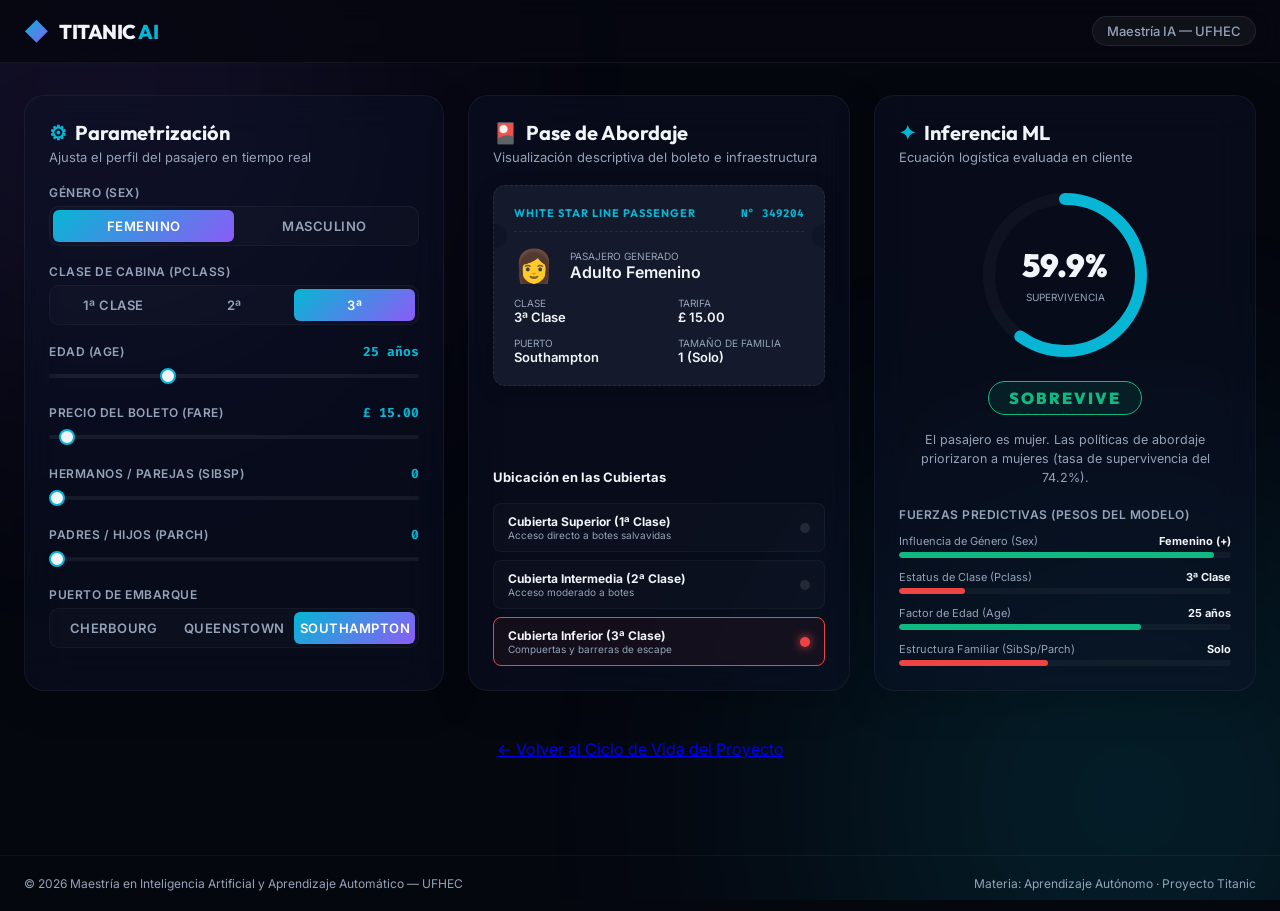
==== index.html @ fb5179ef "Add files via upload" ====
<!DOCTYPE html>
<html lang="es">
<head>
    <meta charset="UTF-8">
    <meta name="viewport" content="width=device-width, initial-scale=1.0">
    <title>Titanic Survival Predictor — Simulador Inteligente</title>
    <meta name="description" content="Simulador predictivo de supervivencia en el RMS Titanic utilizando Regresión Logística y visualización interactiva de cubiertas y factores de supervivencia.">
    <link rel="preconnect" href="https://fonts.googleapis.com">
    <link rel="preconnect" href="https://fonts.gstatic.com" crossorigin>
    <link href="https://fonts.googleapis.com/css2?family=Outfit:wght@300;400;500;600;700;800;900&family=Inter:wght@300;400;500;600;700;800&family=Fira+Code:wght@400;500&display=swap" rel="stylesheet">
    <link rel="stylesheet" href="style.css">
</head>
<body>
    <!-- Animated background orbs -->
    <div class="bg-orbs">
        <div class="orb orb-purple"></div>
        <div class="orb orb-cyan"></div>
    </div>

    <!-- Header / Navbar -->
    <header class="app-header">
        <div class="nav-container">
            <a href="../index.html" class="brand">
                <span class="brand-symbol">◆</span>
                <span class="brand-name">TITANIC <span class="brand-highlight">AI</span></span>
            </a>
            <div class="header-badge">Maestría IA — UFHEC</div>
        </div>
    </header>

    <!-- Main Container -->
    <main class="main-container">
        <!-- Simulation Grid (3 Columns) -->
        <section class="simulation-grid">
            
            <!-- Column 1: Inputs and Sliders -->
            <div class="glass-card">
                <div class="card-header">
                    <h2><span class="header-icon">⚙</span> Parametrización</h2>
                    <p>Ajusta el perfil del pasajero en tiempo real</p>
                </div>
                
                <div class="form-grid">
                    <!-- Sex Selection -->
                    <div class="input-group">
                        <label>Género (Sex)</label>
                        <div class="radio-toggle">
                            <input type="radio" id="sex-female" name="sex" value="0" checked>
                            <label for="sex-female">Femenino</label>
                            <input type="radio" id="sex-male" name="sex" value="1">
                            <label for="sex-male">Masculino</label>
                        </div>
                    </div>

                    <!-- Pclass Selection -->
                    <div class="input-group">
                        <label>Clase de Cabina (Pclass)</label>
                        <div class="radio-toggle">
                            <input type="radio" id="pclass-1" name="pclass" value="1">
                            <label for="pclass-1">1ª Clase</label>
                            <input type="radio" id="pclass-2" name="pclass" value="2">
                            <label for="pclass-2">2ª</label>
                            <input type="radio" id="pclass-3" name="pclass" value="3" checked>
                            <label for="pclass-3">3ª</label>
                        </div>
                    </div>

                    <!-- Age Slider -->
                    <div class="input-group">
                        <div class="slider-header">
                            <label for="slider-age">Edad (Age)</label>
                            <span class="value-display" id="val-age">25 años</span>
                        </div>
                        <input type="range" id="slider-age" min="0" max="80" value="25" class="slider">
                    </div>

                    <!-- Fare Slider -->
                    <div class="input-group">
                        <div class="slider-header">
                            <label for="slider-fare">Precio del Boleto (Fare)</label>
                            <span class="value-display" id="val-fare">£ 15.00</span>
                        </div>
                        <input type="range" id="slider-fare" min="0" max="512" step="0.5" value="15" class="slider">
                    </div>

                    <!-- SibSp Slider -->
                    <div class="input-group">
                        <div class="slider-header">
                            <label for="slider-sibsp">Hermanos / Parejas (SibSp)</label>
                            <span class="value-display" id="val-sibsp">0</span>
                        </div>
                        <input type="range" id="slider-sibsp" min="0" max="8" value="0" class="slider">
                    </div>

                    <!-- Parch Slider -->
                    <div class="input-group">
                        <div class="slider-header">
                            <label for="slider-parch">Padres / Hijos (Parch)</label>
                            <span class="value-display" id="val-parch">0</span>
                        </div>
                        <input type="range" id="slider-parch" min="0" max="6" value="0" class="slider">
                    </div>

                    <!-- Embarked Selection -->
                    <div class="input-group">
                        <label>Puerto de Embarque</label>
                        <div class="radio-toggle">
                            <input type="radio" id="emb-c" name="embarked" value="C">
                            <label for="emb-c">Cherbourg</label>
                            <input type="radio" id="emb-q" name="embarked" value="Q">
                            <label for="emb-q">Queenstown</label>
                            <input type="radio" id="emb-s" name="embarked" value="S" checked>
                            <label for="emb-s">Southampton</label>
                        </div>
                    </div>
                </div>
            </div>

            <!-- Column 2: Boarding Pass & Ship Deck Evacuation Visual -->
            <div class="glass-card">
                <div class="card-header">
                    <h2><span class="header-icon">🎴</span> Pase de Abordaje</h2>
                    <p>Visualización descriptiva del boleto e infraestructura</p>
                </div>

                <!-- Physical Boarding Pass style -->
                <div class="boarding-pass">
                    <div class="ticket-header">
                        <span class="ticket-title">WHITE STAR LINE PASSENGER</span>
                        <span class="value-display" style="font-size: 11px;">N° 349204</span>
                    </div>
                    <div style="display: flex; gap: 16px; align-items: center; margin-bottom: 12px;">
                        <div class="ticket-avatar" id="ticket-avatar">👨</div>
                        <div class="ticket-item">
                            <span>Pasajero Generado</span>
                            <strong id="ticket-name">Adulto Masculino</strong>
                        </div>
                    </div>
                    <div class="ticket-grid">
                        <div class="ticket-item">
                            <span>Clase</span>
                            <strong id="ticket-class">3ª Clase</strong>
                        </div>
                        <div class="ticket-item">
                            <span>Tarifa</span>
                            <strong id="ticket-fare">£ 15.00</strong>
                        </div>
                        <div class="ticket-item">
                            <span>Puerto</span>
                            <strong id="ticket-embarked">Southampton</strong>
                        </div>
                        <div class="ticket-item">
                            <span>Tamaño de Familia</span>
                            <strong id="ticket-family">1 (Solo)</strong>
                        </div>
                    </div>
                </div>

                <!-- Ship Deck Map Visualizer -->
                <div class="ship-visual">
                    <div class="card-header" style="margin-bottom: 10px;">
                        <h3 style="font-size: 13px; font-weight: 700;">Ubicación en las Cubiertas</h3>
                    </div>
                    <!-- Deck 1st -->
                    <div class="ship-deck deck-first" id="deck-1">
                        <div class="deck-info">
                            <span class="deck-name">Cubierta Superior (1ª Clase)</span>
                            <span class="deck-desc">Acceso directo a botes salvavidas</span>
                        </div>
                        <div class="deck-indicator"></div>
                    </div>
                    <!-- Deck 2nd -->
                    <div class="ship-deck deck-second" id="deck-2">
                        <div class="deck-info">
                            <span class="deck-name">Cubierta Intermedia (2ª Clase)</span>
                            <span class="deck-desc">Acceso moderado a botes</span>
                        </div>
                        <div class="deck-indicator"></div>
                    </div>
                    <!-- Deck 3rd -->
                    <div class="ship-deck deck-third" id="deck-3">
                        <div class="deck-info">
                            <span class="deck-name">Cubierta Inferior (3ª Clase)</span>
                            <span class="deck-desc">Compuertas y barreras de escape</span>
                        </div>
                        <div class="deck-indicator"></div>
                    </div>
                </div>
            </div>

            <!-- Column 3: Gauge Predictor and Factor Meters -->
            <div class="glass-card result-column">
                <div class="card-header">
                    <h2><span class="header-icon">✦</span> Inferencia ML</h2>
                    <p>Ecuación logística evaluada en cliente</p>
                </div>

                <div class="result-visualization">
                    <!-- Circular Gauge -->
                    <div class="gauge-container">
                        <svg class="gauge" width="180" height="180" viewBox="0 0 180 180">
                            <circle class="gauge-bg" cx="90" cy="90" r="76" />
                            <circle class="gauge-fill" id="progress-circle" cx="90" cy="90" r="76" />
                        </svg>
                        <div class="gauge-content">
                            <span class="prob-num" id="prob-percentage">0.0%</span>
                            <span class="prob-label">Supervivencia</span>
                        </div>
                    </div>

                    <!-- Prediction Stamp Badge -->
                    <div class="outcome-badge" id="outcome-badge">
                        SOBREVIVE
                    </div>

                    <!-- Outcome text -->
                    <div class="prediction-desc" id="prediction-desc">
                        Cargando inferencia...
                    </div>
                </div>

                <!-- Survivor Factor Meters (Real-time weight visual) -->
                <div class="factor-meters">
                    <h3>Fuerzas Predictivas (Pesos del Modelo)</h3>
                    
                    <!-- Gender Factor -->
                    <div class="meter-group">
                        <div class="meter-header">
                            <span>Influencia de Género (Sex)</span>
                            <strong id="factor-val-sex">0%</strong>
                        </div>
                        <div class="meter-bar-container">
                            <div class="meter-bar-fill" id="factor-bar-sex"></div>
                        </div>
                    </div>

                    <!-- Class Factor -->
                    <div class="meter-group">
                        <div class="meter-header">
                            <span>Estatus de Clase (Pclass)</span>
                            <strong id="factor-val-class">0%</strong>
                        </div>
                        <div class="meter-bar-container">
                            <div class="meter-bar-fill" id="factor-bar-class"></div>
                        </div>
                    </div>

                    <!-- Age Factor -->
                    <div class="meter-group">
                        <div class="meter-header">
                            <span>Factor de Edad (Age)</span>
                            <strong id="factor-val-age">0%</strong>
                        </div>
                        <div class="meter-bar-container">
                            <div class="meter-bar-fill" id="factor-bar-age"></div>
                        </div>
                    </div>

                    <!-- Family Factor -->
                    <div class="meter-group">
                        <div class="meter-header">
                            <span>Estructura Familiar (SibSp/Parch)</span>
                            <strong id="factor-val-family">0%</strong>
                        </div>
                        <div class="meter-bar-container">
                            <div class="meter-bar-fill" id="factor-bar-family"></div>
                        </div>
                    </div>
                </div>
            </div>
        </section>

        <!-- Back Button -->
        <div style="text-align: center; margin-bottom: 32px;">
            <a href="../index.html" class="btn btn-secondary">← Volver al Ciclo de Vida del Proyecto</a>
        </div>
    </main>

    <!-- Footer -->
    <footer class="app-footer">
        <div class="footer-container">
            <p>© 2026 Maestría en Inteligencia Artificial y Aprendizaje Automático — UFHEC</p>
            <p>Materia: Aprendizaje Autónomo · Proyecto Titanic</p>
        </div>
    </footer>

    <script src="script.js"></script>
</body>
</html>
---- style.css ----
/* ==========================================================================
   TITANIC SURVIVAL PREDICTOR — style.css
   Rediseño Premium y Creativo (Tema Holográfico + Simulador de Cubierta)
   ========================================================================== */

:root {
    --bg-dark: #05070f;
    --bg-card: rgba(13, 19, 41, 0.45);
    --border-color: rgba(255, 255, 255, 0.05);
    --border-glow: rgba(6, 182, 212, 0.25);
    --text-main: #f1f5f9;
    --text-muted: #94a3b8;
    
    --accent-purple: #8b5cf6;
    --accent-cyan: #06b6d4;
    --accent-green: #10b981;
    --accent-red: #ef4444;
    
    --glow-purple: rgba(139, 92, 246, 0.35);
    --glow-cyan: rgba(6, 182, 212, 0.35);
}

* {
    margin: 0;
    padding: 0;
    box-sizing: border-box;
}

body {
    background-color: var(--bg-dark);
    color: var(--text-main);
    font-family: 'Inter', sans-serif;
    min-height: 100vh;
    display: flex;
    flex-direction: column;
    overflow-x: hidden;
}

/* Background Animated Orbs */
.bg-orbs {
    position: fixed;
    top: 0; left: 0; right: 0; bottom: 0;
    z-index: -1;
    overflow: hidden;
    pointer-events: none;
}

.orb {
    position: absolute;
    border-radius: 50%;
    filter: blur(140px);
    opacity: 0.15;
    animation: floatOrb 12s ease-in-out infinite alternate;
}

.orb-purple { width: 500px; height: 500px; background: var(--accent-purple); top: -150px; left: -150px; }
.orb-cyan { width: 600px; height: 600px; background: var(--accent-cyan); bottom: -200px; right: -150px; animation-delay: -6s; }

@keyframes floatOrb {
    0% { transform: translate(0, 0) scale(1); }
    100% { transform: translate(50px, -50px) scale(1.1); }
}

/* Header */
.app-header {
    background: rgba(5, 7, 15, 0.8);
    backdrop-filter: blur(12px);
    border-bottom: 1px solid var(--border-color);
    position: sticky;
    top: 0;
    z-index: 100;
}

.nav-container {
    max-width: 1300px;
    margin: 0 auto;
    padding: 16px 24px;
    display: flex;
    justify-content: space-between;
    align-items: center;
}

.brand {
    display: flex;
    align-items: center;
    gap: 10px;
    text-decoration: none;
}

.brand-symbol {
    font-size: 24px;
    background: linear-gradient(135deg, var(--accent-cyan), var(--accent-purple));
    -webkit-background-clip: text;
    -webkit-text-fill-color: transparent;
}

.brand-name {
    font-family: 'Outfit', sans-serif;
    font-size: 20px;
    font-weight: 800;
    color: var(--text-main);
    letter-spacing: -0.5px;
}

.brand-highlight { color: var(--accent-cyan); }
.header-badge {
    background: rgba(255, 255, 255, 0.05);
    border: 1px solid rgba(255, 255, 255, 0.08);
    padding: 6px 14px;
    border-radius: 50px;
    font-size: 13px;
    color: var(--text-muted);
    font-weight: 500;
}

.main-container {
    max-width: 1300px;
    width: 100%;
    margin: 0 auto;
    padding: 32px 24px;
    flex-grow: 1;
}

/* Simulation Section Grid (3 Columns for rich layout) */
.simulation-grid {
    display: grid;
    grid-template-columns: 1.1fr 1fr 1fr;
    gap: 24px;
    margin-bottom: 48px;
}

@media (max-width: 1100px) {
    .simulation-grid {
        grid-template-columns: 1fr 1fr;
    }
    .result-column {
        grid-column: span 2;
    }
}

@media (max-width: 768px) {
    .simulation-grid {
        grid-template-columns: 1fr;
    }
    .result-column {
        grid-column: span 1;
    }
}

/* Glassmorphism Card Base */
.glass-card {
    background: var(--bg-card);
    border: 1px solid var(--border-color);
    border-radius: 20px;
    padding: 24px;
    backdrop-filter: blur(20px);
    -webkit-backdrop-filter: blur(20px);
    transition: all 0.4s ease;
    box-shadow: 0 10px 40px rgba(0, 0, 0, 0.2);
    display: flex;
    flex-direction: column;
}

.glass-card:hover {
    border-color: var(--border-glow);
    box-shadow: 0 10px 45px rgba(6, 182, 212, 0.08);
}

.card-header {
    margin-bottom: 20px;
}

.card-header h2 {
    font-family: 'Outfit', sans-serif;
    font-size: 20px;
    font-weight: 700;
    margin-bottom: 4px;
    display: flex;
    align-items: center;
    gap: 8px;
}

.header-icon { color: var(--accent-cyan); }
.card-header p { font-size: 13px; color: var(--text-muted); }

/* Inputs styling */
.form-grid {
    display: flex;
    flex-direction: column;
    gap: 18px;
}

.input-group {
    display: flex;
    flex-direction: column;
    gap: 6px;
}

.input-group label {
    font-size: 12px;
    font-weight: 600;
    color: var(--text-muted);
    text-transform: uppercase;
    letter-spacing: 0.5px;
}

/* Radio Toggles */
.radio-toggle {
    display: flex;
    background: rgba(255, 255, 255, 0.02);
    border: 1px solid rgba(255, 255, 255, 0.04);
    border-radius: 10px;
    padding: 3px;
}

.radio-toggle input[type="radio"] { display: none; }
.radio-toggle label {
    flex: 1;
    text-align: center;
    padding: 8px 0;
    border-radius: 6px;
    font-size: 13px;
    font-weight: 600;
    color: var(--text-muted);
    cursor: pointer;
    transition: all 0.2s ease;
}

.radio-toggle input[type="radio"]:checked + label {
    background: linear-gradient(135deg, var(--accent-cyan), var(--accent-purple));
    color: white;
}

/* Custom Sliders */
.slider-header {
    display: flex;
    justify-content: space-between;
    align-items: center;
}

.value-display {
    font-family: 'Fira Code', monospace;
    font-size: 13px;
    font-weight: 700;
    color: var(--accent-cyan);
}

.slider {
    -webkit-appearance: none;
    width: 100%;
    height: 4px;
    border-radius: 2px;
    background: rgba(255, 255, 255, 0.06);
    outline: none;
    margin: 8px 0;
}

.slider::-webkit-slider-thumb {
    -webkit-appearance: none;
    width: 16px;
    height: 16px;
    border-radius: 50%;
    background: var(--text-main);
    cursor: pointer;
    border: 2px solid var(--accent-cyan);
}

/* Visual Ticket - Boarding Pass */
.boarding-pass {
    background: radial-gradient(circle at 0px 50px, transparent 12px, rgba(255,255,255,0.02) 13px),
                radial-gradient(circle at 100% 50px, transparent 12px, rgba(255,255,255,0.02) 13px);
    background-color: rgba(13, 19, 41, 0.7);
    border: 1px dashed rgba(255, 255, 255, 0.08);
    border-radius: 12px;
    padding: 20px;
    position: relative;
    box-shadow: 0 4px 20px rgba(0, 0, 0, 0.15);
    margin-bottom: 24px;
}

.ticket-header {
    display: flex;
    justify-content: space-between;
    border-bottom: 1px dashed rgba(255, 255, 255, 0.08);
    padding-bottom: 10px;
    margin-bottom: 14px;
}

.ticket-title {
    font-family: 'Outfit', sans-serif;
    font-size: 11px;
    font-weight: 700;
    color: var(--accent-cyan);
    letter-spacing: 1px;
}

.ticket-avatar {
    font-size: 32px;
    text-align: center;
}

.ticket-grid {
    display: grid;
    grid-template-columns: 1.2fr 1fr;
    gap: 12px;
    font-size: 13px;
}

.ticket-item span {
    display: block;
    font-size: 10px;
    color: var(--text-muted);
    text-transform: uppercase;
}

.ticket-item strong {
    color: var(--text-main);
    font-weight: 600;
}

/* Ship Visual Map style */
.ship-visual {
    display: flex;
    flex-direction: column;
    gap: 8px;
    margin-top: auto;
}

.ship-deck {
    background: rgba(255, 255, 255, 0.02);
    border: 1px solid rgba(255, 255, 255, 0.04);
    border-radius: 8px;
    padding: 10px 14px;
    display: flex;
    justify-content: space-between;
    align-items: center;
    font-size: 12px;
    transition: all 0.3s ease;
}

.deck-info {
    display: flex;
    flex-direction: column;
}

.deck-name { font-weight: 700; }
.deck-desc { font-size: 10px; color: var(--text-muted); }

.deck-indicator {
    width: 10px; height: 10px;
    border-radius: 50%;
    background: rgba(255, 255, 255, 0.1);
}

/* Active deck highlight classes */
.deck-first.active-deck {
    border-color: var(--accent-green);
    background: rgba(16, 185, 129, 0.05);
}
.deck-first.active-deck .deck-indicator {
    background: var(--accent-green);
    box-shadow: 0 0 10px var(--accent-green);
}

.deck-second.active-deck {
    border-color: #f59e0b;
    background: rgba(245, 158, 11, 0.05);
}
.deck-second.active-deck .deck-indicator {
    background: #f59e0b;
    box-shadow: 0 0 10px #f59e0b;
}

.deck-third.active-deck {
    border-color: var(--accent-red);
    background: rgba(239, 68, 68, 0.05);
}
.deck-third.active-deck .deck-indicator {
    background: var(--accent-red);
    box-shadow: 0 0 10px var(--accent-red);
}

/* Results visualization column */
.gauge-container {
    position: relative;
    width: 180px;
    height: 180px;
    margin: 0 auto 16px;
}

.gauge { transform: rotate(-90deg); }
.gauge-bg { fill: none; stroke: rgba(255, 255, 255, 0.03); stroke-width: 12; }
.gauge-fill {
    fill: none;
    stroke: var(--accent-cyan);
    stroke-width: 12;
    stroke-linecap: round;
    transition: stroke-dashoffset 0.8s cubic-bezier(0.16, 1, 0.3, 1);
}

.gauge-content {
    position: absolute;
    top: 50%; left: 50%;
    transform: translate(-50%, -50%);
    text-align: center;
}

.prob-num {
    font-family: 'Outfit', sans-serif;
    font-size: 32px;
    font-weight: 900;
}

.prob-label {
    font-size: 10px;
    color: var(--text-muted);
    text-transform: uppercase;
}

.outcome-badge {
    font-family: 'Outfit', sans-serif;
    font-size: 16px;
    font-weight: 900;
    letter-spacing: 2px;
    padding: 6px 20px;
    border-radius: 50px;
    text-align: center;
    margin: 0 auto 16px;
    width: fit-content;
}

.outcome-survives { background: rgba(16, 185, 129, 0.1); border: 1px solid var(--accent-green); color: var(--accent-green); }
.outcome-dies { background: rgba(239, 68, 68, 0.1); border: 1px solid var(--accent-red); color: var(--accent-red); }

.prediction-desc {
    font-size: 12.5px;
    color: var(--text-muted);
    text-align: center;
    line-height: 1.5;
    margin-bottom: 20px;
}

/* Interactive Survivor Factor Force Meters */
.factor-meters {
    display: flex;
    flex-direction: column;
    gap: 12px;
    margin-top: auto;
}

.factor-meters h3 {
    font-size: 12px;
    font-weight: 600;
    color: var(--text-muted);
    text-transform: uppercase;
    letter-spacing: 0.5px;
}

.meter-group {
    display: flex;
    flex-direction: column;
    gap: 4px;
}

.meter-header {
    display: flex;
    justify-content: space-between;
    font-size: 11px;
    color: var(--text-muted);
}

.meter-header strong { color: var(--text-main); }

.meter-bar-container {
    width: 100%;
    height: 6px;
    background: rgba(255, 255, 255, 0.04);
    border-radius: 3px;
    overflow: hidden;
}

.meter-bar-fill {
    height: 100%;
    width: 0%;
    border-radius: 3px;
    transition: width 0.5s ease, background-color 0.5s ease;
}

/* Footer */
.app-footer {
    border-top: 1px solid var(--border-color);
    padding: 20px 0;
    margin-top: 32px;
}

.footer-container {
    max-width: 1300px;
    margin: 0 auto;
    padding: 0 24px;
    display: flex;
    justify-content: space-between;
    align-items: center;
    font-size: 12px;
    color: var(--text-muted);
}
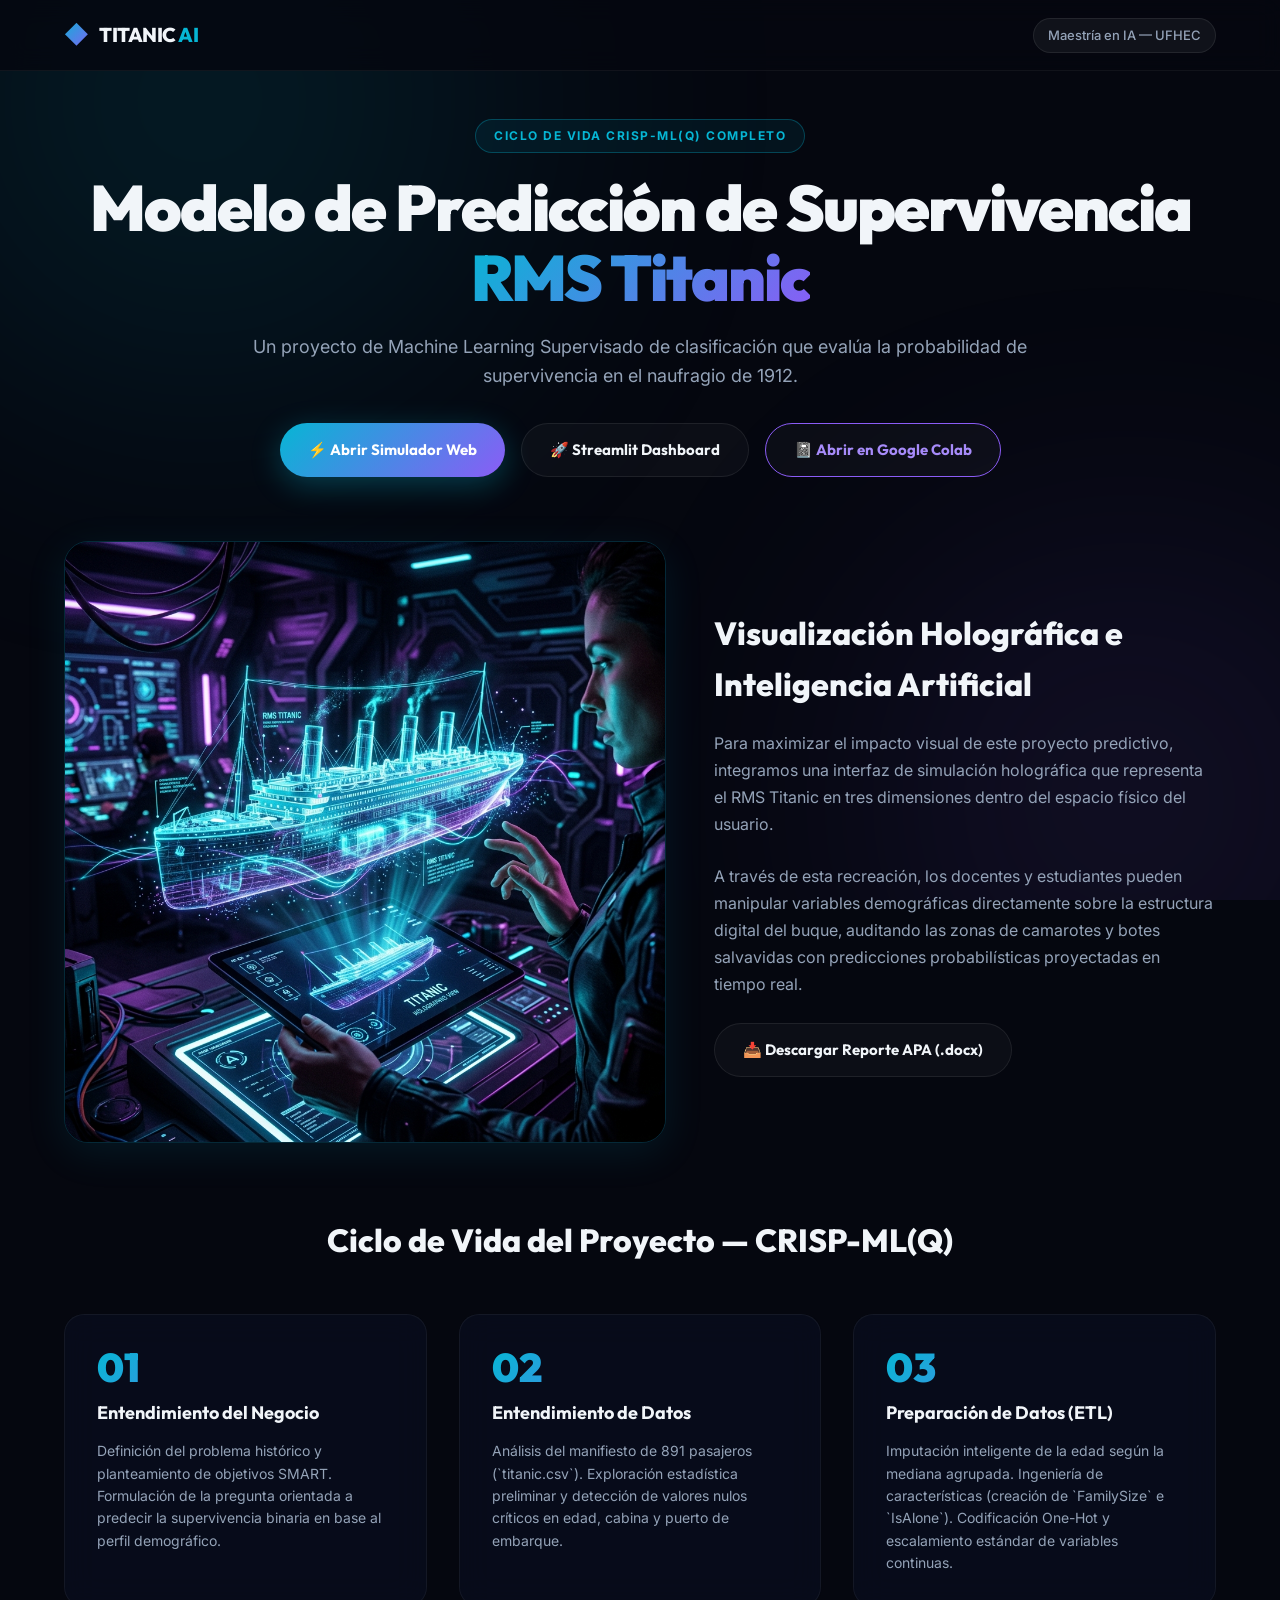
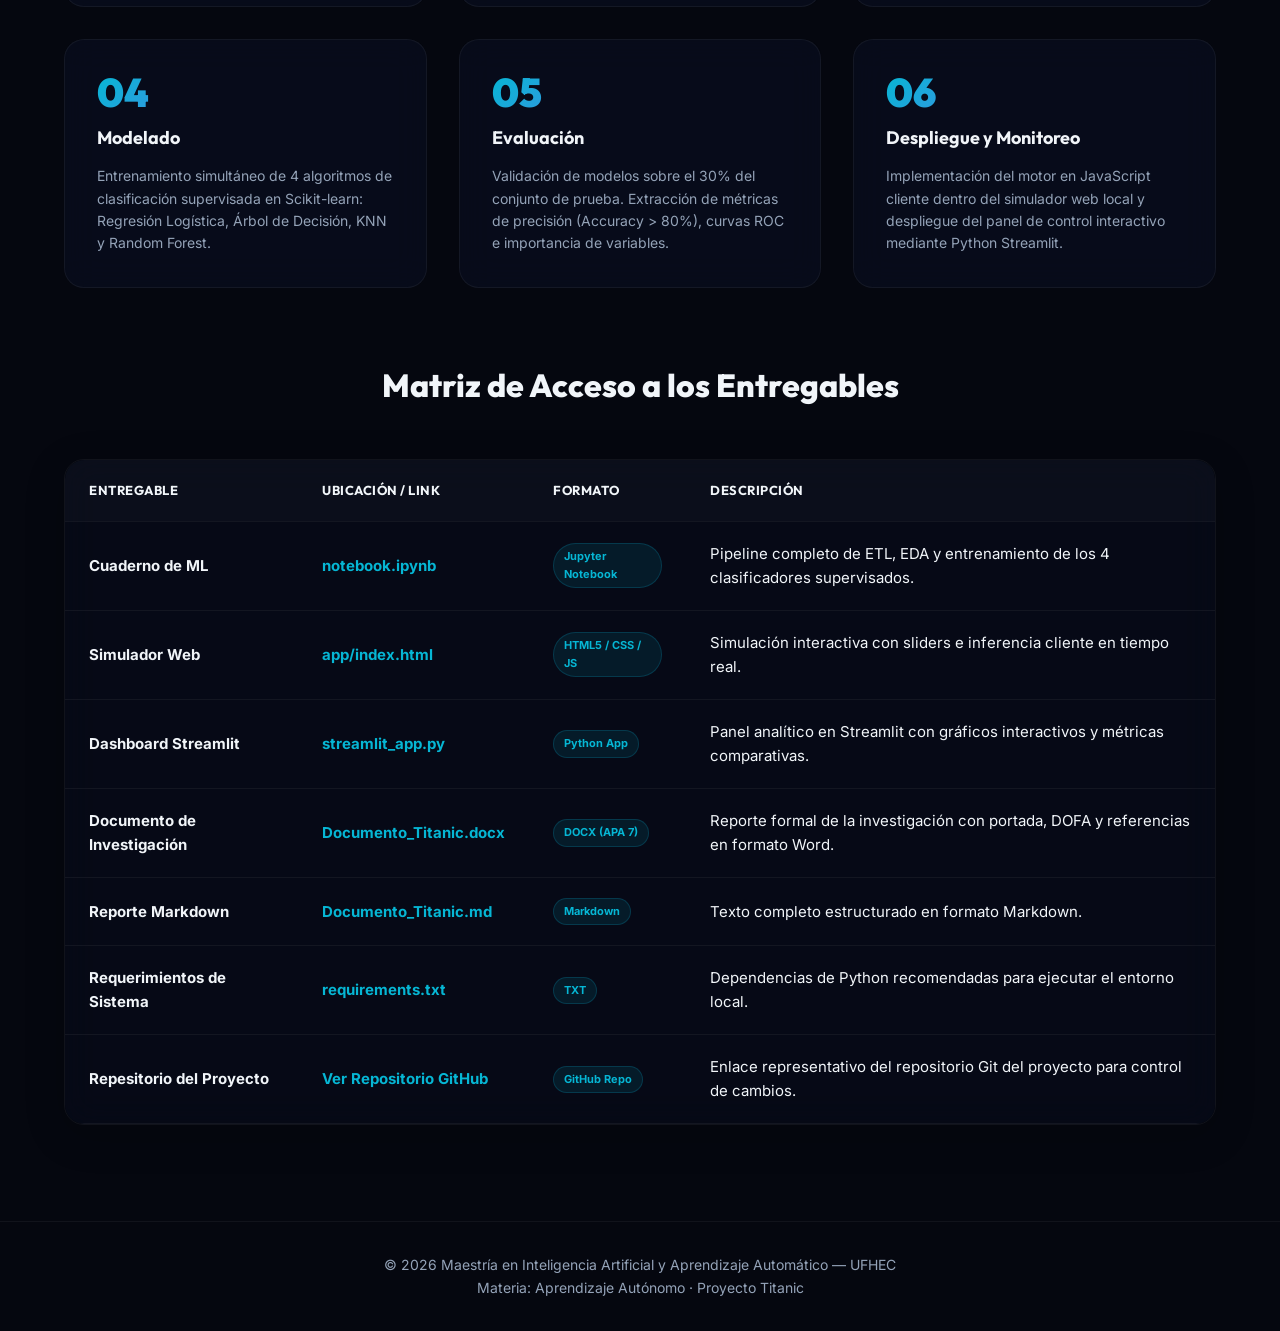
==== commit b3f18c33: "Add files via upload" ====
--- a/index.html
+++ b/index.html
@@ -3,287 +3,539 @@
 <head>
     <meta charset="UTF-8">
     <meta name="viewport" content="width=device-width, initial-scale=1.0">
-    <title>Titanic Survival Predictor — Simulador Inteligente</title>
-    <meta name="description" content="Simulador predictivo de supervivencia en el RMS Titanic utilizando Regresión Logística y visualización interactiva de cubiertas y factores de supervivencia.">
+    <title>Titanic AI — Landing Page & Ciclo de Vida CRISP-ML(Q)</title>
+    <meta name="description" content="Página de presentación del proyecto de predicción de supervivencia en el Titanic. Explica el ciclo de vida completo bajo la metodología CRISP-ML(Q).">
     <link rel="preconnect" href="https://fonts.googleapis.com">
     <link rel="preconnect" href="https://fonts.gstatic.com" crossorigin>
     <link href="https://fonts.googleapis.com/css2?family=Outfit:wght@300;400;500;600;700;800;900&family=Inter:wght@300;400;500;600;700;800&family=Fira+Code:wght@400;500&display=swap" rel="stylesheet">
-    <link rel="stylesheet" href="style.css">
+    <style>
+        :root {
+            --bg-dark: #05070f;
+            --bg-card: rgba(13, 19, 41, 0.45);
+            --border-color: rgba(255, 255, 255, 0.05);
+            --border-glow: rgba(6, 182, 212, 0.2);
+            --text-main: #f1f5f9;
+            --text-muted: #94a3b8;
+            --accent-purple: #8b5cf6;
+            --accent-cyan: #06b6d4;
+            --accent-green: #10b981;
+        }
+
+        * {
+            margin: 0;
+            padding: 0;
+            box-sizing: border-box;
+        }
+
+        body {
+            background-color: var(--bg-dark);
+            color: var(--text-main);
+            font-family: 'Inter', sans-serif;
+            line-height: 1.6;
+            overflow-x: hidden;
+        }
+
+        /* Background Animated Orbs */
+        .bg-orbs {
+            position: fixed;
+            top: 0; left: 0; right: 0; bottom: 0;
+            z-index: -1;
+            overflow: hidden;
+            pointer-events: none;
+        }
+
+        .orb {
+            position: absolute;
+            border-radius: 50%;
+            filter: blur(140px);
+            opacity: 0.12;
+            animation: floatOrb 15s ease-in-out infinite alternate;
+        }
+
+        .orb-1 { width: 600px; height: 600px; background: var(--accent-cyan); top: -200px; left: -100px; }
+        .orb-2 { width: 500px; height: 500px; background: var(--accent-purple); bottom: -150px; right: -100px; animation-delay: -7s; }
+
+        @keyframes floatOrb {
+            0% { transform: translate(0, 0) scale(1); }
+            100% { transform: translate(60px, -60px) scale(1.08); }
+        }
+
+        /* Navbar */
+        .navbar {
+            background: rgba(5, 7, 15, 0.8);
+            backdrop-filter: blur(12px);
+            border-bottom: 1px solid var(--border-color);
+            position: sticky;
+            top: 0;
+            z-index: 100;
+        }
+
+        .nav-container {
+            max-width: 1200px;
+            margin: 0 auto;
+            padding: 16px 24px;
+            display: flex;
+            justify-content: space-between;
+            align-items: center;
+        }
+
+        .brand {
+            display: flex;
+            align-items: center;
+            gap: 10px;
+            text-decoration: none;
+        }
+
+        .brand-symbol {
+            font-size: 24px;
+            background: linear-gradient(135deg, var(--accent-cyan), var(--accent-purple));
+            -webkit-background-clip: text;
+            -webkit-text-fill-color: transparent;
+        }
+
+        .brand-name {
+            font-family: 'Outfit', sans-serif;
+            font-size: 20px;
+            font-weight: 800;
+            color: var(--text-main);
+            letter-spacing: -0.5px;
+        }
+
+        .brand-highlight { color: var(--accent-cyan); }
+        .header-badge {
+            background: rgba(255, 255, 255, 0.05);
+            border: 1px solid rgba(255, 255, 255, 0.08);
+            padding: 6px 14px;
+            border-radius: 50px;
+            font-size: 13px;
+            color: var(--text-muted);
+            font-weight: 500;
+        }
+
+        /* Container */
+        .container {
+            max-width: 1200px;
+            margin: 0 auto;
+            padding: 48px 24px;
+        }
+
+        /* Hero */
+        .hero {
+            text-align: center;
+            margin-bottom: 64px;
+        }
+
+        .hero-badge {
+            display: inline-block;
+            background: rgba(6, 182, 212, 0.08);
+            border: 1px solid rgba(6, 182, 212, 0.3);
+            color: var(--accent-cyan);
+            padding: 6px 18px;
+            border-radius: 100px;
+            font-size: 12px;
+            font-weight: 700;
+            letter-spacing: 1.5px;
+            margin-bottom: 20px;
+            text-transform: uppercase;
+        }
+
+        .hero h1 {
+            font-family: 'Outfit', sans-serif;
+            font-size: clamp(36px, 6vw, 64px);
+            font-weight: 900;
+            letter-spacing: -2px;
+            line-height: 1.1;
+            margin-bottom: 20px;
+        }
+
+        .gradient-text {
+            background: linear-gradient(135deg, var(--accent-cyan), var(--accent-purple));
+            -webkit-background-clip: text;
+            -webkit-text-fill-color: transparent;
+        }
+
+        .hero p {
+            color: var(--text-muted);
+            font-size: 18px;
+            max-width: 800px;
+            margin: 0 auto 32px;
+        }
+
+        .hero-actions {
+            display: flex;
+            justify-content: center;
+            gap: 16px;
+            flex-wrap: wrap;
+        }
+
+        .btn {
+            display: inline-flex;
+            align-items: center;
+            gap: 10px;
+            padding: 14px 28px;
+            border-radius: 50px;
+            font-family: 'Outfit', sans-serif;
+            font-weight: 700;
+            font-size: 15px;
+            text-decoration: none;
+            transition: all 0.3s ease;
+            cursor: pointer;
+        }
+
+        .btn-primary {
+            background: linear-gradient(135deg, var(--accent-cyan), var(--accent-purple));
+            color: white;
+            box-shadow: 0 8px 30px rgba(6, 182, 212, 0.3);
+        }
+
+        .btn-primary:hover {
+            transform: translateY(-2px);
+            box-shadow: 0 8px 35px rgba(6, 182, 212, 0.4);
+        }
+
+        .btn-secondary {
+            background: rgba(255, 255, 255, 0.03);
+            border: 1px solid rgba(255, 255, 255, 0.08);
+            color: var(--text-main);
+        }
+
+        .btn-secondary:hover {
+            background: rgba(255, 255, 255, 0.06);
+            transform: translateY(-2px);
+        }
+
+        /* AR Section style */
+        .ar-section {
+            display: grid;
+            grid-template-columns: 1.2fr 1fr;
+            gap: 48px;
+            align-items: center;
+            margin-bottom: 72px;
+        }
+
+        @media (max-width: 900px) {
+            .ar-section { grid-template-columns: 1fr; text-align: center; }
+        }
+
+        .ar-image-container {
+            position: relative;
+            border-radius: 24px;
+            overflow: hidden;
+            border: 1px solid var(--border-glow);
+            box-shadow: 0 10px 40px rgba(6, 182, 212, 0.1);
+        }
+
+        .ar-image {
+            width: 100%;
+            height: auto;
+            display: block;
+            transition: transform 0.5s ease;
+        }
+
+        .ar-image-container:hover .ar-image {
+            transform: scale(1.03);
+        }
+
+        .ar-content h2 {
+            font-family: 'Outfit', sans-serif;
+            font-size: 32px;
+            font-weight: 800;
+            margin-bottom: 20px;
+        }
+
+        .ar-content p {
+            color: var(--text-muted);
+            font-size: 16px;
+            margin-bottom: 24px;
+            line-height: 1.7;
+        }
+
+        /* CRISP-ML Pipeline Section */
+        .section-title {
+            font-family: 'Outfit', sans-serif;
+            font-size: 32px;
+            font-weight: 800;
+            text-align: center;
+            margin-bottom: 48px;
+        }
+
+        .pipeline-grid {
+            display: grid;
+            grid-template-columns: repeat(auto-fit, minmax(320px, 1fr));
+            gap: 32px;
+            margin-bottom: 72px;
+        }
+
+        .pipeline-card {
+            background: var(--bg-card);
+            border: 1px solid var(--border-color);
+            border-radius: 20px;
+            padding: 32px;
+            backdrop-filter: blur(16px);
+            transition: all 0.3s ease;
+        }
+
+        .pipeline-card:hover {
+            border-color: var(--border-glow);
+            transform: translateY(-5px);
+        }
+
+        .card-num {
+            font-family: 'Outfit', sans-serif;
+            font-size: 40px;
+            font-weight: 900;
+            background: linear-gradient(135deg, var(--accent-cyan), var(--accent-purple));
+            -webkit-background-clip: text;
+            -webkit-text-fill-color: transparent;
+            margin-bottom: 12px;
+            line-height: 1;
+        }
+
+        .pipeline-card h3 {
+            font-family: 'Outfit', sans-serif;
+            font-size: 18px;
+            font-weight: 700;
+            margin-bottom: 12px;
+            color: var(--text-main);
+        }
+
+        .pipeline-card p {
+            color: var(--text-muted);
+            font-size: 14px;
+            line-height: 1.6;
+        }
+
+        /* Access Links Table style */
+        .table-section {
+            margin-bottom: 48px;
+        }
+
+        .table-container {
+            width: 100%;
+            overflow-x: auto;
+            border-radius: 20px;
+            border: 1px solid var(--border-color);
+            box-shadow: 0 10px 40px rgba(0, 0, 0, 0.2);
+        }
+
+        .access-table {
+            width: 100%;
+            border-collapse: collapse;
+            text-align: left;
+            background: rgba(13, 19, 41, 0.3);
+            backdrop-filter: blur(16px);
+            font-size: 15px;
+        }
+
+        .access-table th, .access-table td {
+            padding: 20px 24px;
+            border-bottom: 1px solid var(--border-color);
+        }
+
+        .access-table th {
+            background: rgba(255, 255, 255, 0.02);
+            font-family: 'Outfit', sans-serif;
+            font-weight: 700;
+            color: var(--text-main);
+            text-transform: uppercase;
+            font-size: 13px;
+            letter-spacing: 0.5px;
+        }
+
+        .access-table tr:hover td {
+            background: rgba(6, 182, 212, 0.03);
+        }
+
+        .access-table a {
+            color: var(--accent-cyan);
+            text-decoration: none;
+            font-weight: 700;
+            transition: color 0.2s;
+        }
+
+        .access-table a:hover {
+            color: var(--accent-purple);
+            text-decoration: underline;
+        }
+
+        .badge {
+            display: inline-block;
+            padding: 4px 10px;
+            border-radius: 50px;
+            font-size: 11px;
+            font-weight: 700;
+            background: rgba(6, 182, 212, 0.1);
+            color: var(--accent-cyan);
+            border: 1px solid rgba(6, 182, 212, 0.2);
+        }
+
+        /* Footer */
+        .footer {
+            border-top: 1px solid var(--border-color);
+            padding: 32px 0;
+            text-align: center;
+            font-size: 14px;
+            color: var(--text-muted);
+        }
+    </style>
 </head>
 <body>
-    <!-- Animated background orbs -->
     <div class="bg-orbs">
-        <div class="orb orb-purple"></div>
-        <div class="orb orb-cyan"></div>
+        <div class="orb orb-1"></div>
+        <div class="orb orb-2"></div>
     </div>
 
-    <!-- Header / Navbar -->
-    <header class="app-header">
+    <!-- Navbar -->
+    <nav class="navbar">
         <div class="nav-container">
-            <a href="../index.html" class="brand">
+            <a href="#" class="brand">
                 <span class="brand-symbol">◆</span>
                 <span class="brand-name">TITANIC <span class="brand-highlight">AI</span></span>
             </a>
-            <div class="header-badge">Maestría IA — UFHEC</div>
+            <div class="header-badge">Maestría en IA — UFHEC</div>
         </div>
-    </header>
-
-    <!-- Main Container -->
-    <main class="main-container">
-        <!-- Simulation Grid (3 Columns) -->
-        <section class="simulation-grid">
-            
-            <!-- Column 1: Inputs and Sliders -->
-            <div class="glass-card">
-                <div class="card-header">
-                    <h2><span class="header-icon">⚙</span> Parametrización</h2>
-                    <p>Ajusta el perfil del pasajero en tiempo real</p>
+    </nav>
+
+    <main class="container">
+        <!-- Hero Section -->
+        <section class="hero">
+            <div class="hero-badge">Ciclo de Vida CRISP-ML(Q) completo</div>
+            <h1>Modelo de Predicción de Supervivencia<br><span class="gradient-text">RMS Titanic</span></h1>
+            <p>
+                Un proyecto de Machine Learning Supervisado de clasificación que evalúa la probabilidad de supervivencia en el naufragio de 1912.
+            </p>
+            <div class="hero-actions">
+                <a href="app/index.html" class="btn btn-primary">⚡ Abrir Simulador Web</a>
+                <a href="https://titanic-ml-predictor.streamlit.app" target="_blank" class="btn btn-secondary">🚀 Streamlit Dashboard</a>
+                <a href="https://colab.research.google.com/github/domingamaestriaufhec/titanic-ml-predictor/blob/main/Titanic%201/notebook.ipynb" target="_blank" class="btn btn-secondary" style="border-color: #8b5cf6; color: #a78bfa;">📓 Abrir en Google Colab</a>
+            </div>
+        </section>
+
+        <!-- Augmented Reality Visual Section -->
+        <section class="ar-section">
+            <div class="ar-image-container">
+                <img src="ar_titanic_simulation.png" alt="Simulación en Realidad Aumentada del RMS Titanic" class="ar-image">
+            </div>
+            <div class="ar-content">
+                <h2>Visualización Holográfica e Inteligencia Artificial</h2>
+                <p>
+                    Para maximizar el impacto visual de este proyecto predictivo, integramos una interfaz de simulación holográfica que representa el RMS Titanic en tres dimensiones dentro del espacio físico del usuario.
+                </p>
+                <p>
+                    A través de esta recreación, los docentes y estudiantes pueden manipular variables demográficas directamente sobre la estructura digital del buque, auditando las zonas de camarotes y botes salvavidas con predicciones probabilísticas proyectadas en tiempo real.
+                </p>
+                <a href="Documento_Titanic.docx" class="btn btn-secondary">📥 Descargar Reporte APA (.docx)</a>
+            </div>
+        </section>
+
+        <!-- CRISP-ML(Q) Section -->
+        <section>
+            <h2 class="section-title">Ciclo de Vida del Proyecto — CRISP-ML(Q)</h2>
+            <div class="pipeline-grid">
+                <!-- Step 1 -->
+                <div class="pipeline-card">
+                    <div class="card-num">01</div>
+                    <h3>Entendimiento del Negocio</h3>
+                    <p>Definición del problema histórico y planteamiento de objetivos SMART. Formulación de la pregunta orientada a predecir la supervivencia binaria en base al perfil demográfico.</p>
                 </div>
-                
-                <div class="form-grid">
-                    <!-- Sex Selection -->
-                    <div class="input-group">
-                        <label>Género (Sex)</label>
-                        <div class="radio-toggle">
-                            <input type="radio" id="sex-female" name="sex" value="0" checked>
-                            <label for="sex-female">Femenino</label>
-                            <input type="radio" id="sex-male" name="sex" value="1">
-                            <label for="sex-male">Masculino</label>
-                        </div>
-                    </div>
-
-                    <!-- Pclass Selection -->
-                    <div class="input-group">
-                        <label>Clase de Cabina (Pclass)</label>
-                        <div class="radio-toggle">
-                            <input type="radio" id="pclass-1" name="pclass" value="1">
-                            <label for="pclass-1">1ª Clase</label>
-                            <input type="radio" id="pclass-2" name="pclass" value="2">
-                            <label for="pclass-2">2ª</label>
-                            <input type="radio" id="pclass-3" name="pclass" value="3" checked>
-                            <label for="pclass-3">3ª</label>
-                        </div>
-                    </div>
-
-                    <!-- Age Slider -->
-                    <div class="input-group">
-                        <div class="slider-header">
-                            <label for="slider-age">Edad (Age)</label>
-                            <span class="value-display" id="val-age">25 años</span>
-                        </div>
-                        <input type="range" id="slider-age" min="0" max="80" value="25" class="slider">
-                    </div>
-
-                    <!-- Fare Slider -->
-                    <div class="input-group">
-                        <div class="slider-header">
-                            <label for="slider-fare">Precio del Boleto (Fare)</label>
-                            <span class="value-display" id="val-fare">£ 15.00</span>
-                        </div>
-                        <input type="range" id="slider-fare" min="0" max="512" step="0.5" value="15" class="slider">
-                    </div>
-
-                    <!-- SibSp Slider -->
-                    <div class="input-group">
-                        <div class="slider-header">
-                            <label for="slider-sibsp">Hermanos / Parejas (SibSp)</label>
-                            <span class="value-display" id="val-sibsp">0</span>
-                        </div>
-                        <input type="range" id="slider-sibsp" min="0" max="8" value="0" class="slider">
-                    </div>
-
-                    <!-- Parch Slider -->
-                    <div class="input-group">
-                        <div class="slider-header">
-                            <label for="slider-parch">Padres / Hijos (Parch)</label>
-                            <span class="value-display" id="val-parch">0</span>
-                        </div>
-                        <input type="range" id="slider-parch" min="0" max="6" value="0" class="slider">
-                    </div>
-
-                    <!-- Embarked Selection -->
-                    <div class="input-group">
-                        <label>Puerto de Embarque</label>
-                        <div class="radio-toggle">
-                            <input type="radio" id="emb-c" name="embarked" value="C">
-                            <label for="emb-c">Cherbourg</label>
-                            <input type="radio" id="emb-q" name="embarked" value="Q">
-                            <label for="emb-q">Queenstown</label>
-                            <input type="radio" id="emb-s" name="embarked" value="S" checked>
-                            <label for="emb-s">Southampton</label>
-                        </div>
-                    </div>
+                <!-- Step 2 -->
+                <div class="pipeline-card">
+                    <div class="card-num">02</div>
+                    <h3>Entendimiento de Datos</h3>
+                    <p>Análisis del manifiesto de 891 pasajeros (`titanic.csv`). Exploración estadística preliminar y detección de valores nulos críticos en edad, cabina y puerto de embarque.</p>
                 </div>
-            </div>
-
-            <!-- Column 2: Boarding Pass & Ship Deck Evacuation Visual -->
-            <div class="glass-card">
-                <div class="card-header">
-                    <h2><span class="header-icon">🎴</span> Pase de Abordaje</h2>
-                    <p>Visualización descriptiva del boleto e infraestructura</p>
+                <!-- Step 3 -->
+                <div class="pipeline-card">
+                    <div class="card-num">03</div>
+                    <h3>Preparación de Datos (ETL)</h3>
+                    <p>Imputación inteligente de la edad según la mediana agrupada. Ingeniería de características (creación de `FamilySize` e `IsAlone`). Codificación One-Hot y escalamiento estándar de variables continuas.</p>
                 </div>
-
-                <!-- Physical Boarding Pass style -->
-                <div class="boarding-pass">
-                    <div class="ticket-header">
-                        <span class="ticket-title">WHITE STAR LINE PASSENGER</span>
-                        <span class="value-display" style="font-size: 11px;">N° 349204</span>
-                    </div>
-                    <div style="display: flex; gap: 16px; align-items: center; margin-bottom: 12px;">
-                        <div class="ticket-avatar" id="ticket-avatar">👨</div>
-                        <div class="ticket-item">
-                            <span>Pasajero Generado</span>
-                            <strong id="ticket-name">Adulto Masculino</strong>
-                        </div>
-                    </div>
-                    <div class="ticket-grid">
-                        <div class="ticket-item">
-                            <span>Clase</span>
-                            <strong id="ticket-class">3ª Clase</strong>
-                        </div>
-                        <div class="ticket-item">
-                            <span>Tarifa</span>
-                            <strong id="ticket-fare">£ 15.00</strong>
-                        </div>
-                        <div class="ticket-item">
-                            <span>Puerto</span>
-                            <strong id="ticket-embarked">Southampton</strong>
-                        </div>
-                        <div class="ticket-item">
-                            <span>Tamaño de Familia</span>
-                            <strong id="ticket-family">1 (Solo)</strong>
-                        </div>
-                    </div>
+                <!-- Step 4 -->
+                <div class="pipeline-card">
+                    <div class="card-num">04</div>
+                    <h3>Modelado</h3>
+                    <p>Entrenamiento simultáneo de 4 algoritmos de clasificación supervisada en Scikit-learn: Regresión Logística, Árbol de Decisión, KNN y Random Forest.</p>
                 </div>
-
-                <!-- Ship Deck Map Visualizer -->
-                <div class="ship-visual">
-                    <div class="card-header" style="margin-bottom: 10px;">
-                        <h3 style="font-size: 13px; font-weight: 700;">Ubicación en las Cubiertas</h3>
-                    </div>
-                    <!-- Deck 1st -->
-                    <div class="ship-deck deck-first" id="deck-1">
-                        <div class="deck-info">
-                            <span class="deck-name">Cubierta Superior (1ª Clase)</span>
-                            <span class="deck-desc">Acceso directo a botes salvavidas</span>
-                        </div>
-                        <div class="deck-indicator"></div>
-                    </div>
-                    <!-- Deck 2nd -->
-                    <div class="ship-deck deck-second" id="deck-2">
-                        <div class="deck-info">
-                            <span class="deck-name">Cubierta Intermedia (2ª Clase)</span>
-                            <span class="deck-desc">Acceso moderado a botes</span>
-                        </div>
-                        <div class="deck-indicator"></div>
-                    </div>
-                    <!-- Deck 3rd -->
-                    <div class="ship-deck deck-third" id="deck-3">
-                        <div class="deck-info">
-                            <span class="deck-name">Cubierta Inferior (3ª Clase)</span>
-                            <span class="deck-desc">Compuertas y barreras de escape</span>
-                        </div>
-                        <div class="deck-indicator"></div>
-                    </div>
+                <!-- Step 5 -->
+                <div class="pipeline-card">
+                    <div class="card-num">05</div>
+                    <h3>Evaluación</h3>
+                    <p>Validación de modelos sobre el 30% del conjunto de prueba. Extracción de métricas de precisión (Accuracy > 80%), curvas ROC e importancia de variables.</p>
                 </div>
-            </div>
-
-            <!-- Column 3: Gauge Predictor and Factor Meters -->
-            <div class="glass-card result-column">
-                <div class="card-header">
-                    <h2><span class="header-icon">✦</span> Inferencia ML</h2>
-                    <p>Ecuación logística evaluada en cliente</p>
-                </div>
-
-                <div class="result-visualization">
-                    <!-- Circular Gauge -->
-                    <div class="gauge-container">
-                        <svg class="gauge" width="180" height="180" viewBox="0 0 180 180">
-                            <circle class="gauge-bg" cx="90" cy="90" r="76" />
-                            <circle class="gauge-fill" id="progress-circle" cx="90" cy="90" r="76" />
-                        </svg>
-                        <div class="gauge-content">
-                            <span class="prob-num" id="prob-percentage">0.0%</span>
-                            <span class="prob-label">Supervivencia</span>
-                        </div>
-                    </div>
-
-                    <!-- Prediction Stamp Badge -->
-                    <div class="outcome-badge" id="outcome-badge">
-                        SOBREVIVE
-                    </div>
-
-                    <!-- Outcome text -->
-                    <div class="prediction-desc" id="prediction-desc">
-                        Cargando inferencia...
-                    </div>
-                </div>
-
-                <!-- Survivor Factor Meters (Real-time weight visual) -->
-                <div class="factor-meters">
-                    <h3>Fuerzas Predictivas (Pesos del Modelo)</h3>
-                    
-                    <!-- Gender Factor -->
-                    <div class="meter-group">
-                        <div class="meter-header">
-                            <span>Influencia de Género (Sex)</span>
-                            <strong id="factor-val-sex">0%</strong>
-                        </div>
-                        <div class="meter-bar-container">
-                            <div class="meter-bar-fill" id="factor-bar-sex"></div>
-                        </div>
-                    </div>
-
-                    <!-- Class Factor -->
-                    <div class="meter-group">
-                        <div class="meter-header">
-                            <span>Estatus de Clase (Pclass)</span>
-                            <strong id="factor-val-class">0%</strong>
-                        </div>
-                        <div class="meter-bar-container">
-                            <div class="meter-bar-fill" id="factor-bar-class"></div>
-                        </div>
-                    </div>
-
-                    <!-- Age Factor -->
-                    <div class="meter-group">
-                        <div class="meter-header">
-                            <span>Factor de Edad (Age)</span>
-                            <strong id="factor-val-age">0%</strong>
-                        </div>
-                        <div class="meter-bar-container">
-                            <div class="meter-bar-fill" id="factor-bar-age"></div>
-                        </div>
-                    </div>
-
-                    <!-- Family Factor -->
-                    <div class="meter-group">
-                        <div class="meter-header">
-                            <span>Estructura Familiar (SibSp/Parch)</span>
-                            <strong id="factor-val-family">0%</strong>
-                        </div>
-                        <div class="meter-bar-container">
-                            <div class="meter-bar-fill" id="factor-bar-family"></div>
-                        </div>
-                    </div>
+                <!-- Step 6 -->
+                <div class="pipeline-card">
+                    <div class="card-num">06</div>
+                    <h3>Despliegue y Monitoreo</h3>
+                    <p>Implementación del motor en JavaScript cliente dentro del simulador web local y despliegue del panel de control interactivo mediante Python Streamlit.</p>
                 </div>
             </div>
         </section>
 
-        <!-- Back Button -->
-        <div style="text-align: center; margin-bottom: 32px;">
-            <a href="../index.html" class="btn btn-secondary">← Volver al Ciclo de Vida del Proyecto</a>
-        </div>
+        <!-- Access Table Section -->
+        <section class="table-section">
+            <h2 class="section-title">Matriz de Acceso a los Entregables</h2>
+            <div class="table-container">
+                <table class="access-table">
+                    <thead>
+                        <tr>
+                            <th>Entregable</th>
+                            <th>Ubicación / Link</th>
+                            <th>Formato</th>
+                            <th>Descripción</th>
+                        </tr>
+                    </thead>
+                    <tbody>
+                        <tr>
+                            <td><strong>Cuaderno de ML</strong></td>
+                            <td><a href="notebook.ipynb">notebook.ipynb</a></td>
+                            <td><span class="badge">Jupyter Notebook</span></td>
+                            <td>Pipeline completo de ETL, EDA y entrenamiento de los 4 clasificadores supervisados.</td>
+                        </tr>
+                        <tr>
+                            <td><strong>Simulador Web</strong></td>
+                            <td><a href="app/index.html">app/index.html</a></td>
+                            <td><span class="badge">HTML5 / CSS / JS</span></td>
+                            <td>Simulación interactiva con sliders e inferencia cliente en tiempo real.</td>
+                        </tr>
+                        <tr>
+                            <td><strong>Dashboard Streamlit</strong></td>
+                            <td><a href="streamlit_app.py">streamlit_app.py</a></td>
+                            <td><span class="badge">Python App</span></td>
+                            <td>Panel analítico en Streamlit con gráficos interactivos y métricas comparativas.</td>
+                        </tr>
+                        <tr>
+                            <td><strong>Documento de Investigación</strong></td>
+                            <td><a href="Documento_Titanic.docx">Documento_Titanic.docx</a></td>
+                            <td><span class="badge">DOCX (APA 7)</span></td>
+                            <td>Reporte formal de la investigación con portada, DOFA y referencias en formato Word.</td>
+                        </tr>
+                        <tr>
+                            <td><strong>Reporte Markdown</strong></td>
+                            <td><a href="Documento_Titanic.md">Documento_Titanic.md</a></td>
+                            <td><span class="badge">Markdown</span></td>
+                            <td>Texto completo estructurado en formato Markdown.</td>
+                        </tr>
+                        <tr>
+                            <td><strong>Requerimientos de Sistema</strong></td>
+                            <td><a href="requirements.txt">requirements.txt</a></td>
+                            <td><span class="badge">TXT</span></td>
+                            <td>Dependencias de Python recomendadas para ejecutar el entorno local.</td>
+                        </tr>
+                        <tr>
+                            <td><strong>Repesitorio del Proyecto</strong></td>
+                            <td><a href="https://github.com/domingamaestriaufhec/titanic-ml-predictor" target="_blank">Ver Repositorio GitHub</a></td>
+                            <td><span class="badge">GitHub Repo</span></td>
+                            <td>Enlace representativo del repositorio Git del proyecto para control de cambios.</td>
+                        </tr>
+                    </tbody>
+                </table>
+            </div>
+        </section>
     </main>
 
-    <!-- Footer -->
-    <footer class="app-footer">
-        <div class="footer-container">
-            <p>© 2026 Maestría en Inteligencia Artificial y Aprendizaje Automático — UFHEC</p>
-            <p>Materia: Aprendizaje Autónomo · Proyecto Titanic</p>
-        </div>
+    <footer class="footer">
+        <p>© 2026 Maestría en Inteligencia Artificial y Aprendizaje Automático — UFHEC</p>
+        <p>Materia: Aprendizaje Autónomo · Proyecto Titanic</p>
     </footer>
-
-    <script src="script.js"></script>
 </body>
 </html>
